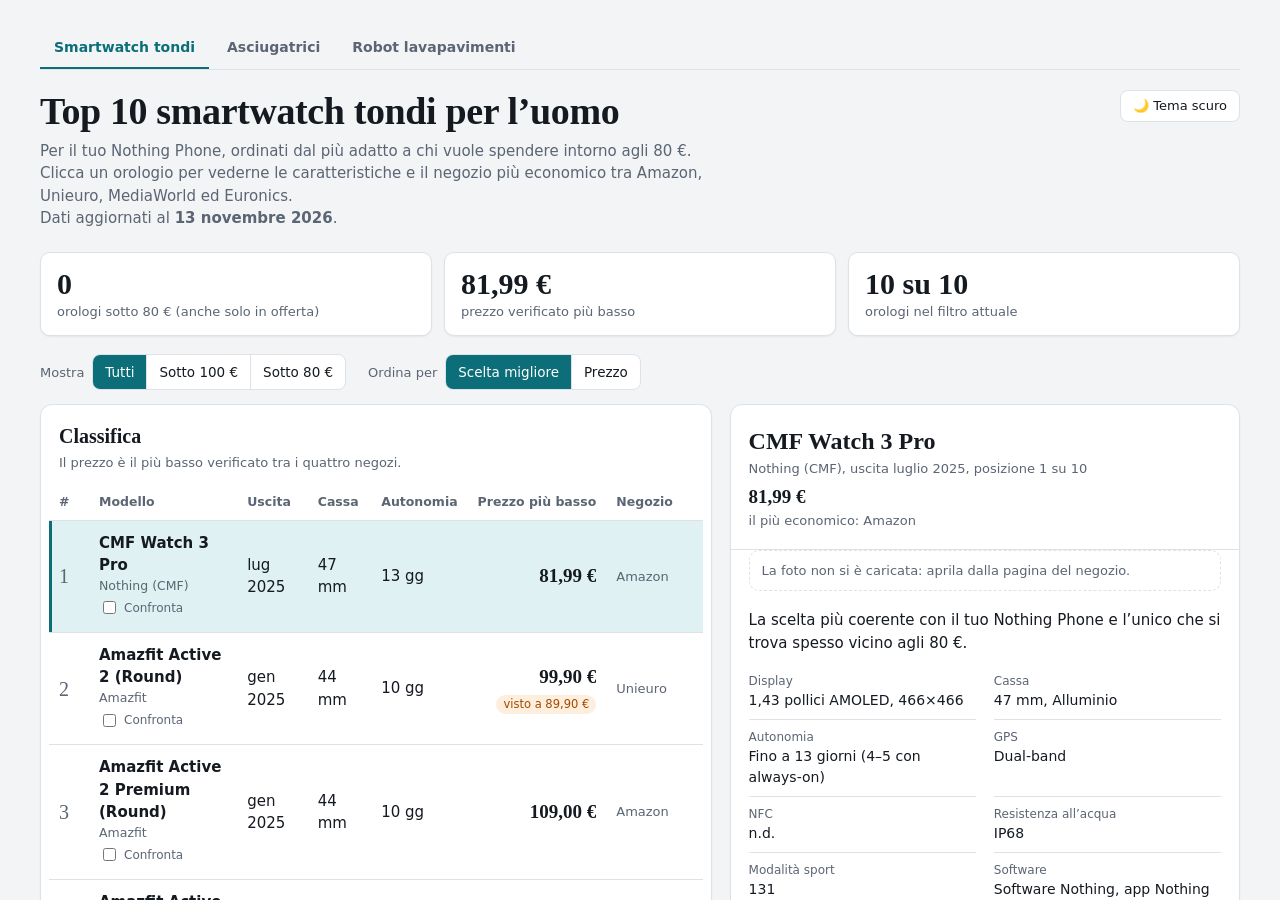
==== index.html @ 9d5a653a "Prima versione: ricerche prodotti (orologi, asciugatrici, robot lavapavimenti) Co-Authored-By: Claud" ====
<!DOCTYPE html>
<html lang="it">
<head>
<meta charset="utf-8">
<meta http-equiv="refresh" content="0; url=orologi/index.html">
<title>Le mie ricerche</title>
</head>
<body>
<p><a href="orologi/index.html">Apri le ricerche</a></p>
</body>
</html>
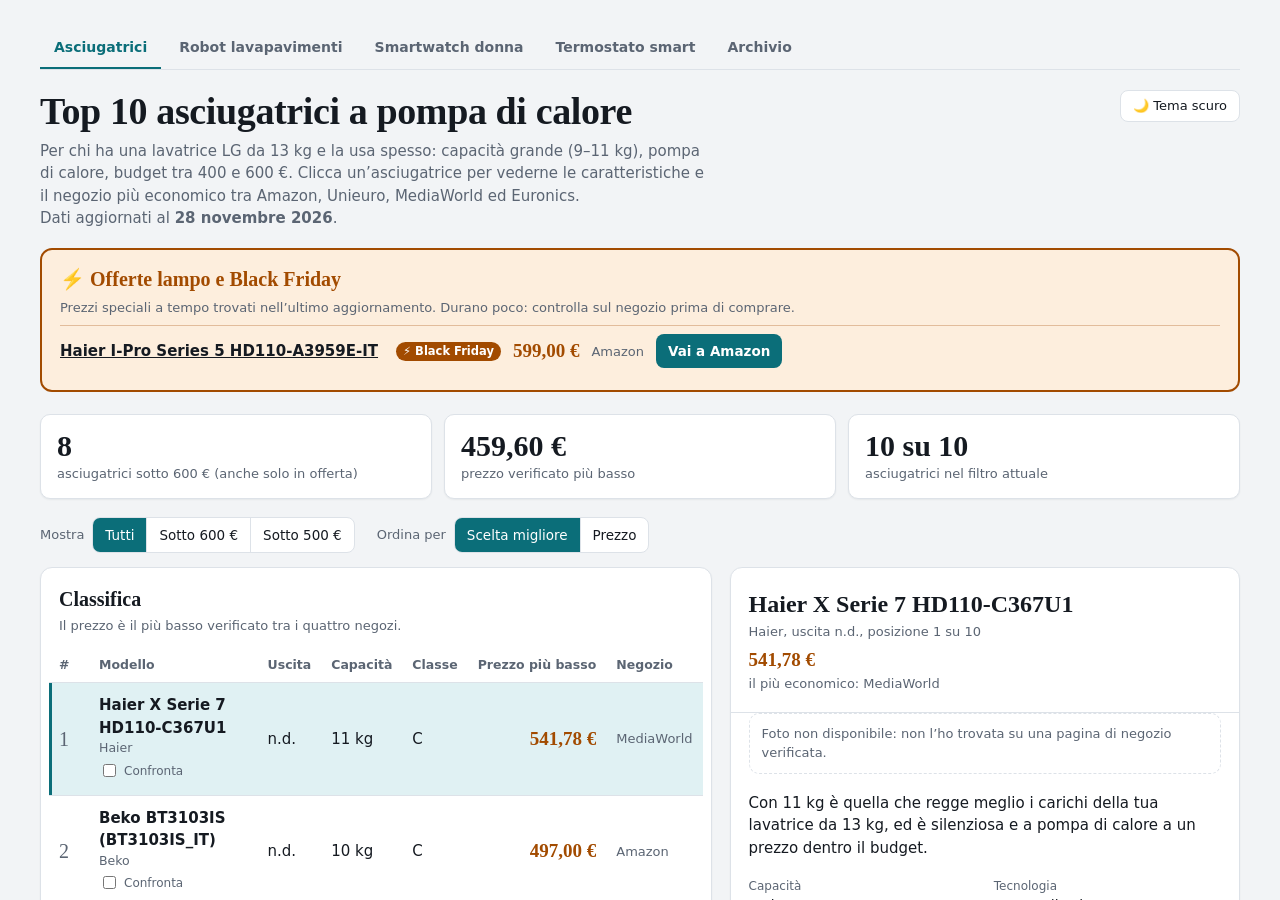
==== commit 1c0191c9: "Archivio: smartwatch tondi Co-Authored-By: Claude Sonnet 5.5 <noreply@anthropic.com>" ====
--- a/index.html
+++ b/index.html
@@ -2,10 +2,10 @@
 <html lang="it">
 <head>
 <meta charset="utf-8">
-<meta http-equiv="refresh" content="0; url=orologi/index.html">
+<meta http-equiv="refresh" content="0; url=asciugatrici/index.html">
 <title>Le mie ricerche</title>
 </head>
 <body>
-<p><a href="orologi/index.html">Apri le ricerche</a></p>
+<p><a href="asciugatrici/index.html">Apri le ricerche</a></p>
 </body>
 </html>
